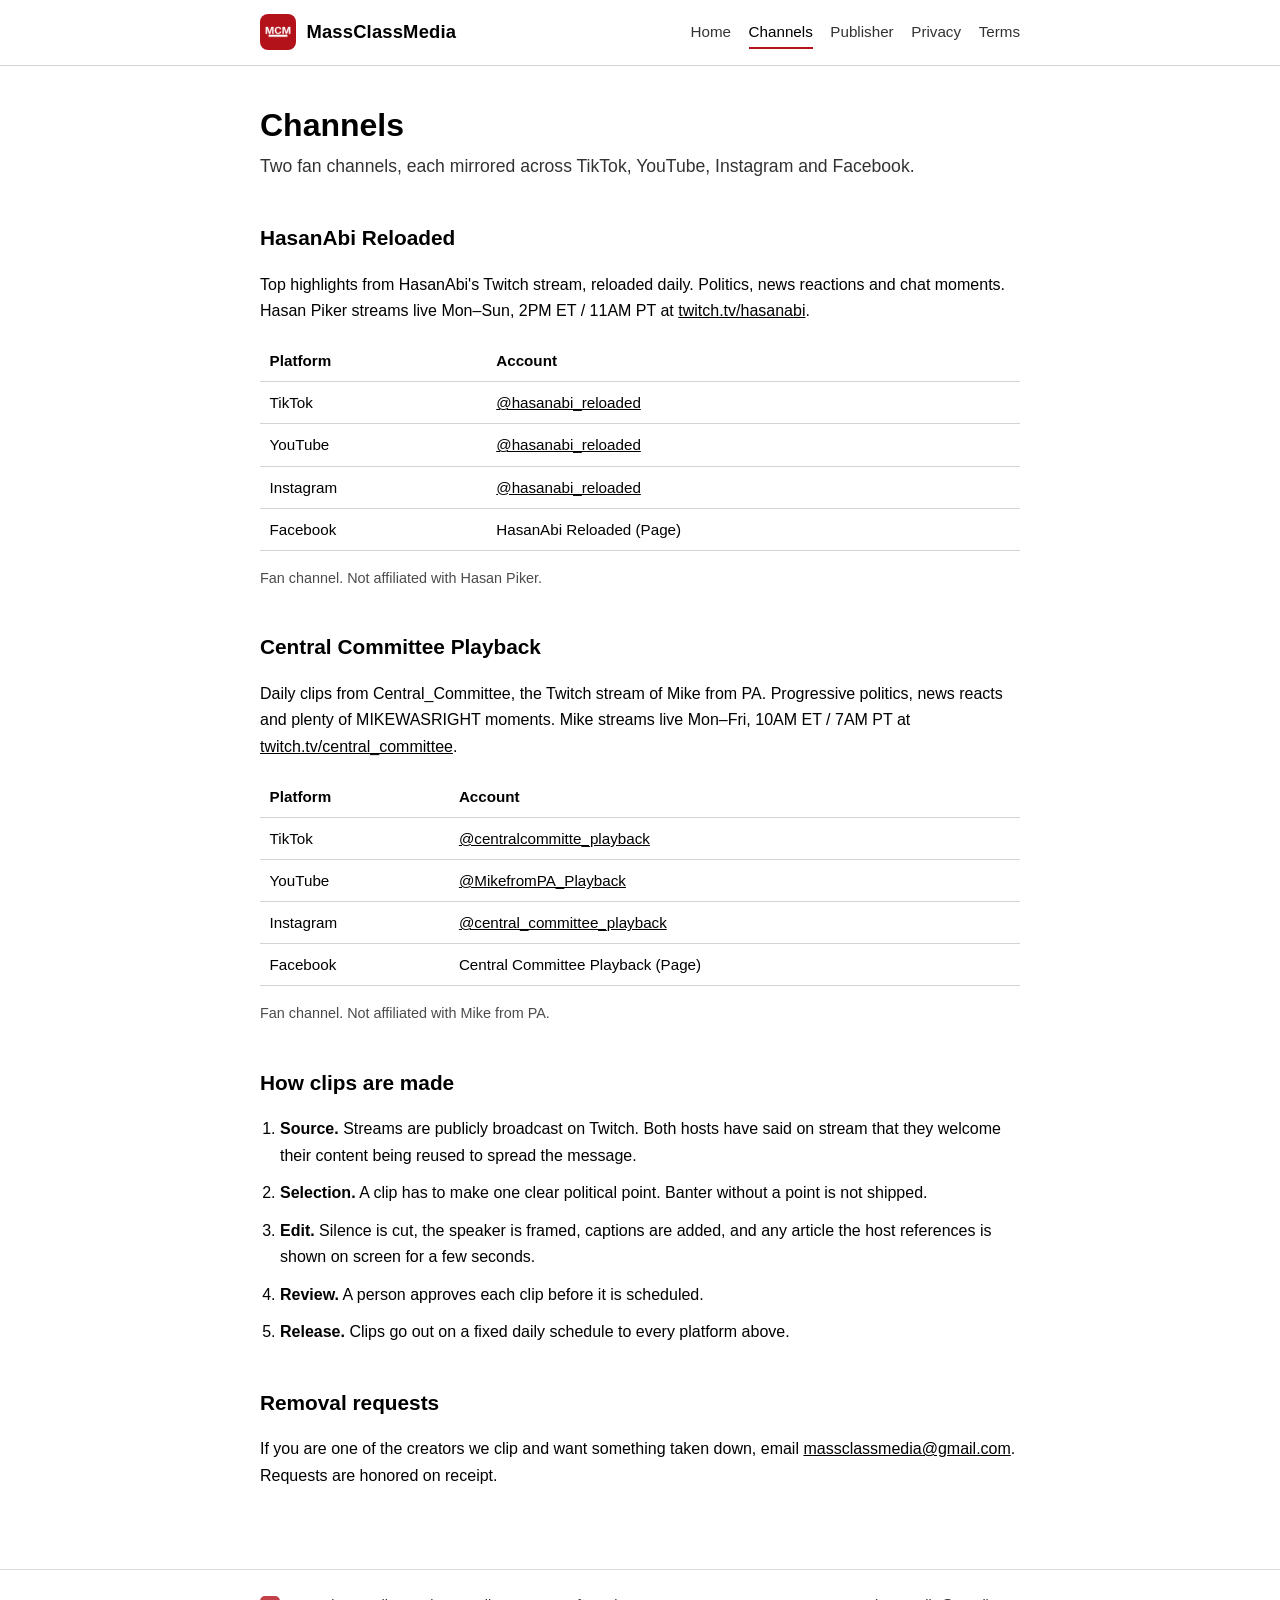
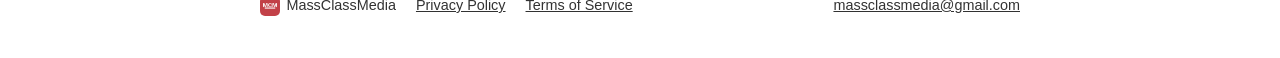
==== channels/index.html @ 0e2fb900 "Match the TikTok app icon site-wide and expand the site Reviewer note (2026-09-15): app icon did not" ====
<!doctype html>
<html lang="en">
<head>
<meta charset="utf-8">
<meta name="viewport" content="width=device-width, initial-scale=1">
<title>Channels — MassClassMedia</title>
<meta name="description" content="The fan clip channels MassClassMedia runs, and where to find them.">
<link rel="icon" href="/favicon.ico" sizes="any">
<link rel="icon" type="image/png" sizes="32x32" href="/assets/icon-32.png">
<link rel="icon" type="image/png" sizes="192x192" href="/assets/icon-192.png">
<link rel="apple-touch-icon" href="/assets/icon-180.png">
<link rel="manifest" href="/site.webmanifest">
<meta name="theme-color" content="#b3121b">
<link rel="stylesheet" href="/assets/site.css">
</head>
<body>

<header class="site-head">
  <div class="wrap">
    <a class="brand" href="/"><img src="/assets/icon-192.png" alt="MassClassMedia logo"> MassClassMedia</a>
    <nav class="nav">
      <a href="/">Home</a>
      <a href="/channels/" aria-current="page">Channels</a>
      <a href="/publisher/">Publisher</a>
      <a href="/privacy-policy/">Privacy</a>
      <a href="/terms-of-service/">Terms</a>
    </nav>
  </div>
</header>

<main>
<div class="wrap">

<h1>Channels</h1>
<p class="lede">Two fan channels, each mirrored across TikTok, YouTube, Instagram and Facebook.</p>

<h2>HasanAbi Reloaded</h2>
<p>Top highlights from HasanAbi's Twitch stream, reloaded daily. Politics, news reactions and chat
moments. Hasan Piker streams live Mon&ndash;Sun, 2PM ET / 11AM PT at
<a href="https://twitch.tv/hasanabi">twitch.tv/hasanabi</a>.</p>
<table>
  <tr><th>Platform</th><th>Account</th></tr>
  <tr><td>TikTok</td><td><a href="https://www.tiktok.com/@hasanabi_reloaded">@hasanabi_reloaded</a></td></tr>
  <tr><td>YouTube</td><td><a href="https://www.youtube.com/@hasanabi_reloaded">@hasanabi_reloaded</a></td></tr>
  <tr><td>Instagram</td><td><a href="https://www.instagram.com/hasanabi_reloaded/">@hasanabi_reloaded</a></td></tr>
  <tr><td>Facebook</td><td>HasanAbi Reloaded (Page)</td></tr>
</table>
<p class="meta">Fan channel. Not affiliated with Hasan Piker.</p>

<h2>Central Committee Playback</h2>
<p>Daily clips from Central_Committee, the Twitch stream of Mike from PA. Progressive politics, news
reacts and plenty of MIKEWASRIGHT moments. Mike streams live Mon&ndash;Fri, 10AM ET / 7AM PT at
<a href="https://twitch.tv/central_committee">twitch.tv/central_committee</a>.</p>
<table>
  <tr><th>Platform</th><th>Account</th></tr>
  <tr><td>TikTok</td><td><a href="https://www.tiktok.com/@centralcommitte_playback">@centralcommitte_playback</a></td></tr>
  <tr><td>YouTube</td><td><a href="https://www.youtube.com/@MikefromPA_Playback">@MikefromPA_Playback</a></td></tr>
  <tr><td>Instagram</td><td><a href="https://www.instagram.com/central_committee_playback/">@central_committee_playback</a></td></tr>
  <tr><td>Facebook</td><td>Central Committee Playback (Page)</td></tr>
</table>
<p class="meta">Fan channel. Not affiliated with Mike from PA.</p>

<h2>How clips are made</h2>
<ol class="steps">
  <li><strong>Source.</strong> Streams are publicly broadcast on Twitch. Both hosts have said on
      stream that they welcome their content being reused to spread the message.</li>
  <li><strong>Selection.</strong> A clip has to make one clear political point. Banter without a point
      is not shipped.</li>
  <li><strong>Edit.</strong> Silence is cut, the speaker is framed, captions are added, and any article
      the host references is shown on screen for a few seconds.</li>
  <li><strong>Review.</strong> A person approves each clip before it is scheduled.</li>
  <li><strong>Release.</strong> Clips go out on a fixed daily schedule to every platform above.</li>
</ol>

<h2>Removal requests</h2>
<p>If you are one of the creators we clip and want something taken down, email
<a href="mailto:massclassmedia@gmail.com">massclassmedia@gmail.com</a>. Requests are honored on
receipt.</p>

</div>
</main>

<footer class="site-foot">
  <div class="wrap">
    <span><img src="/assets/icon-64.png" alt="">MassClassMedia</span>
    <a href="/privacy-policy/">Privacy Policy</a>
    <a href="/terms-of-service/">Terms of Service</a>
    <span class="spacer"></span>
    <a href="mailto:massclassmedia@gmail.com">massclassmedia@gmail.com</a>
  </div>
</footer>

</body>
</html>
---- assets/site.css ----
:root {
  color-scheme: light dark;
  --red: #b3121b;
  --red-ink: #ffffff;
  --rule: rgba(128,128,128,.35);
  --muted: rgba(128,128,128,.9);
  --card: rgba(128,128,128,.10);
}
* { box-sizing: border-box; }
html { scroll-behavior: smooth; }
body {
  margin: 0;
  font: 16px/1.65 -apple-system, BlinkMacSystemFont, "Segoe UI", Helvetica, Arial, sans-serif;
}
a { color: inherit; }
.wrap { max-width: 50rem; margin: 0 auto; padding: 0 1.25rem; }

/* Header */
.site-head { border-bottom: 1px solid var(--rule); }
.site-head .wrap { display: flex; align-items: center; gap: 1rem; flex-wrap: wrap;
                   padding-top: .9rem; padding-bottom: .9rem; }
.brand { display: flex; align-items: center; gap: .65rem; text-decoration: none; font-weight: 700;
         font-size: 1.15rem; letter-spacing: .01em; }
.brand img { width: 36px; height: 36px; border-radius: 8px; display: block; }
.nav { margin-left: auto; display: flex; gap: .25rem 1.1rem; flex-wrap: wrap; font-size: .95rem; }
.nav a { text-decoration: none; opacity: .8; padding: .2rem 0; border-bottom: 2px solid transparent; }
.nav a:hover, .nav a[aria-current="page"] { opacity: 1; border-bottom-color: var(--red); }

/* Content */
main .wrap { padding-top: 2.5rem; padding-bottom: 4rem; }
h1 { font-size: 2rem; line-height: 1.2; margin: 0 0 .5rem; }
h2 { font-size: 1.3rem; margin: 2.5rem 0 .75rem; }
h3 { font-size: 1.05rem; margin: 1.25rem 0 .35rem; }
.lede { font-size: 1.1rem; opacity: .8; margin: 0 0 2rem; }
.meta { opacity: .7; font-size: .9rem; margin-bottom: 2.5rem; }
ul, ol { padding-left: 1.25rem; }
li { margin: .4rem 0; }
.hero { display: flex; gap: 1.5rem; align-items: center; margin-bottom: 2rem; }
.hero img { width: 96px; height: 96px; border-radius: 20px; flex: none; }
.cards { display: grid; gap: 1rem; grid-template-columns: repeat(auto-fit, minmax(15rem, 1fr)); margin: 1rem 0; }
.card { background: var(--card); border-radius: .75rem; padding: 1.1rem 1.25rem; }
.card h3 { margin-top: 0; }
.card p { margin: .4rem 0; }
.card .links { font-size: .95rem; }
.card .links a { display: block; }
.tag { display: inline-block; font-size: .75rem; font-weight: 700; letter-spacing: .06em;
       text-transform: uppercase; color: var(--red-ink); background: var(--red);
       border-radius: .35rem; padding: .1rem .5rem; margin-bottom: .5rem; }
.steps li { margin: .7rem 0; }
.note { border-left: 4px solid var(--red); padding: .6rem 1rem; background: var(--card);
        border-radius: 0 .5rem .5rem 0; margin: 1.5rem 0; }
table { border-collapse: collapse; width: 100%; font-size: .95rem; margin: 1rem 0; }
th, td { text-align: left; padding: .5rem .6rem; border-bottom: 1px solid var(--rule); vertical-align: top; }
th { font-weight: 600; }
code { background: var(--card); padding: .1rem .35rem; border-radius: .3rem; font-size: .92em; }

/* Footer */
.site-foot { border-top: 1px solid var(--rule); font-size: .9rem; opacity: .8; }
.site-foot .wrap { padding-top: 1.5rem; padding-bottom: 2.5rem; display: flex; gap: .5rem 1.25rem; flex-wrap: wrap; align-items: center; }
.site-foot img { width: 20px; height: 20px; border-radius: 5px; vertical-align: middle; margin-right: .4rem; }
.site-foot .spacer { flex: 1; }
@media (max-width: 40rem) {
  .hero { flex-direction: column; align-items: flex-start; }
  .nav { margin-left: 0; width: 100%; }
}
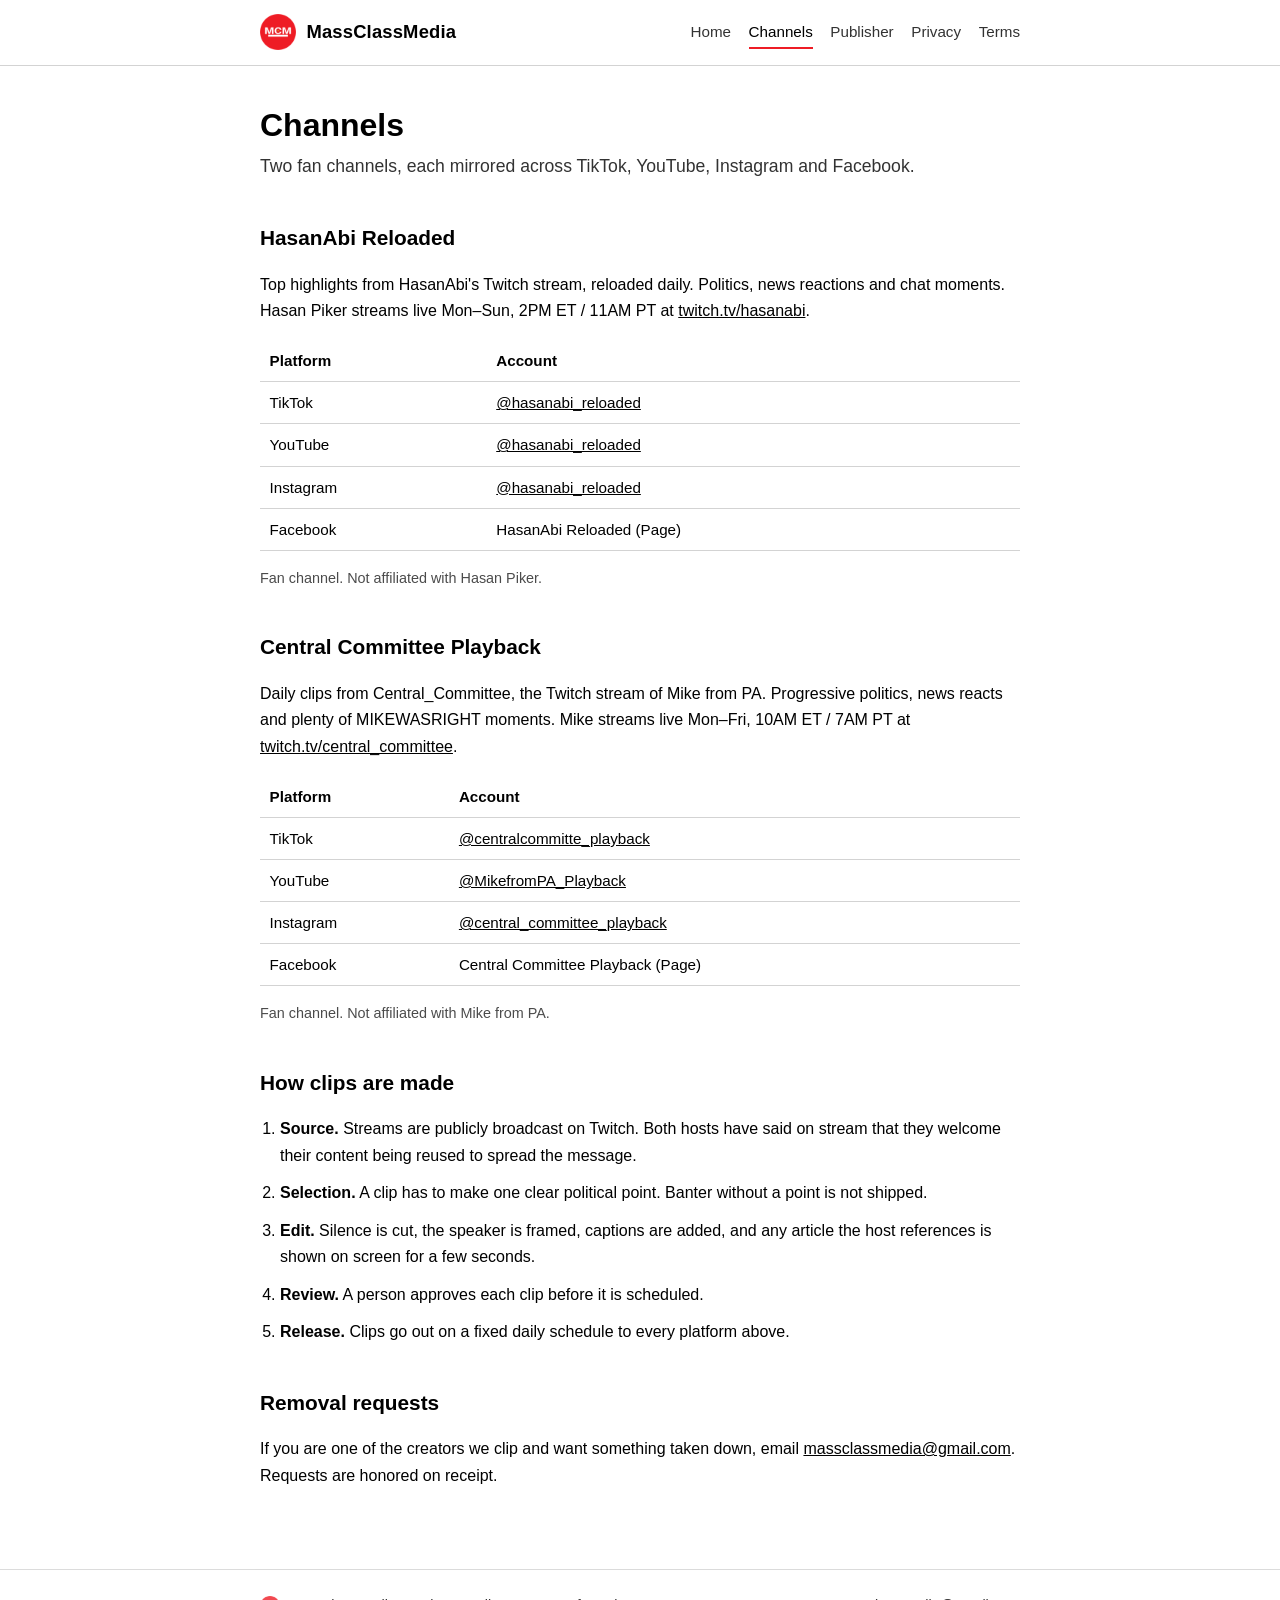
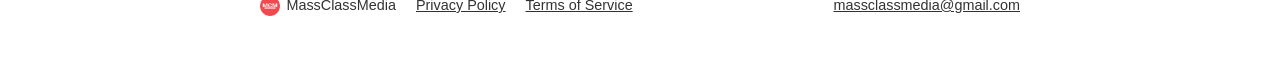
==== commit aa953af6: "Switch every icon to the MCM star logo Will's ruling 2026-09-17: one logo everywhere. Favicon, heade" ====
--- a/channels/index.html
+++ b/channels/index.html
@@ -10,7 +10,7 @@
 <link rel="icon" type="image/png" sizes="192x192" href="/assets/icon-192.png">
 <link rel="apple-touch-icon" href="/assets/icon-180.png">
 <link rel="manifest" href="/site.webmanifest">
-<meta name="theme-color" content="#b3121b">
+<meta name="theme-color" content="#ee1c25">
 <link rel="stylesheet" href="/assets/site.css">
 </head>
 <body>
--- a/assets/site.css
+++ b/assets/site.css
@@ -1,6 +1,6 @@
 :root {
   color-scheme: light dark;
-  --red: #b3121b;
+  --red: #ee1c25;
   --red-ink: #ffffff;
   --rule: rgba(128,128,128,.35);
   --muted: rgba(128,128,128,.9);
